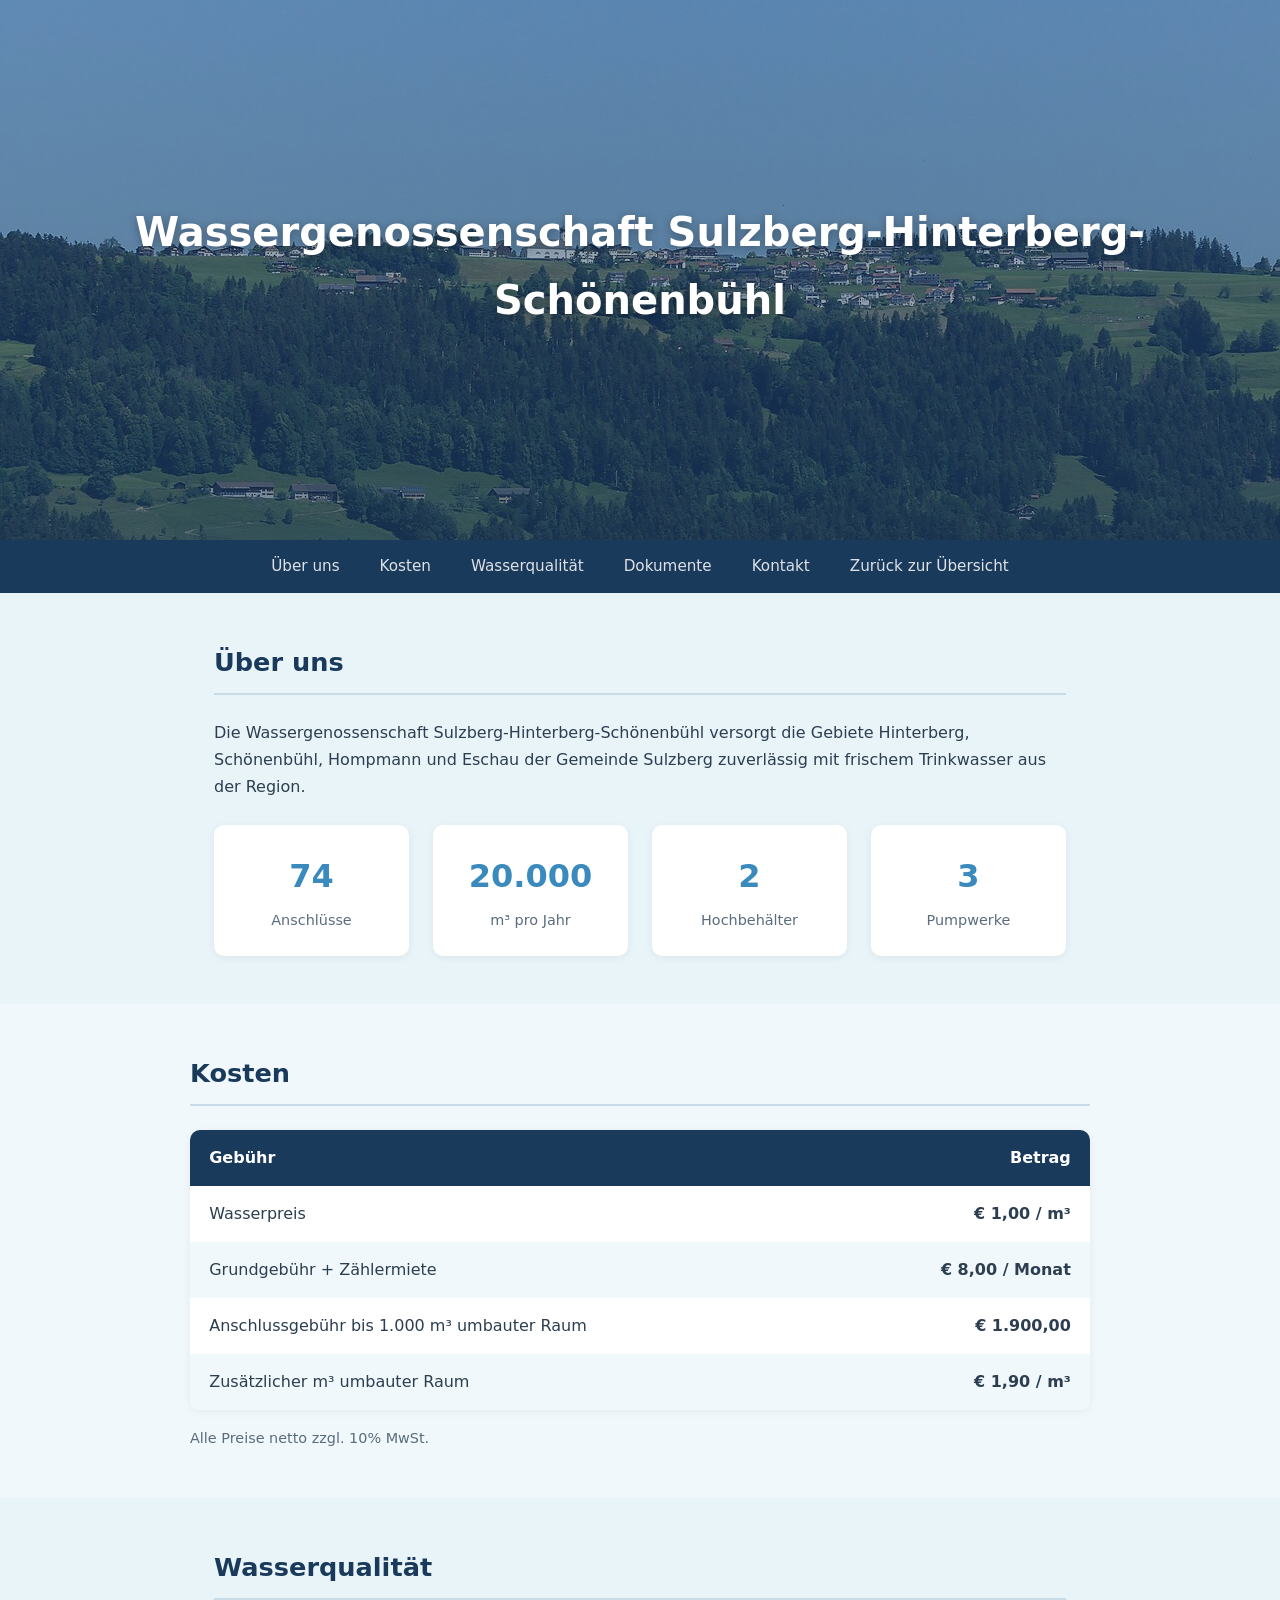
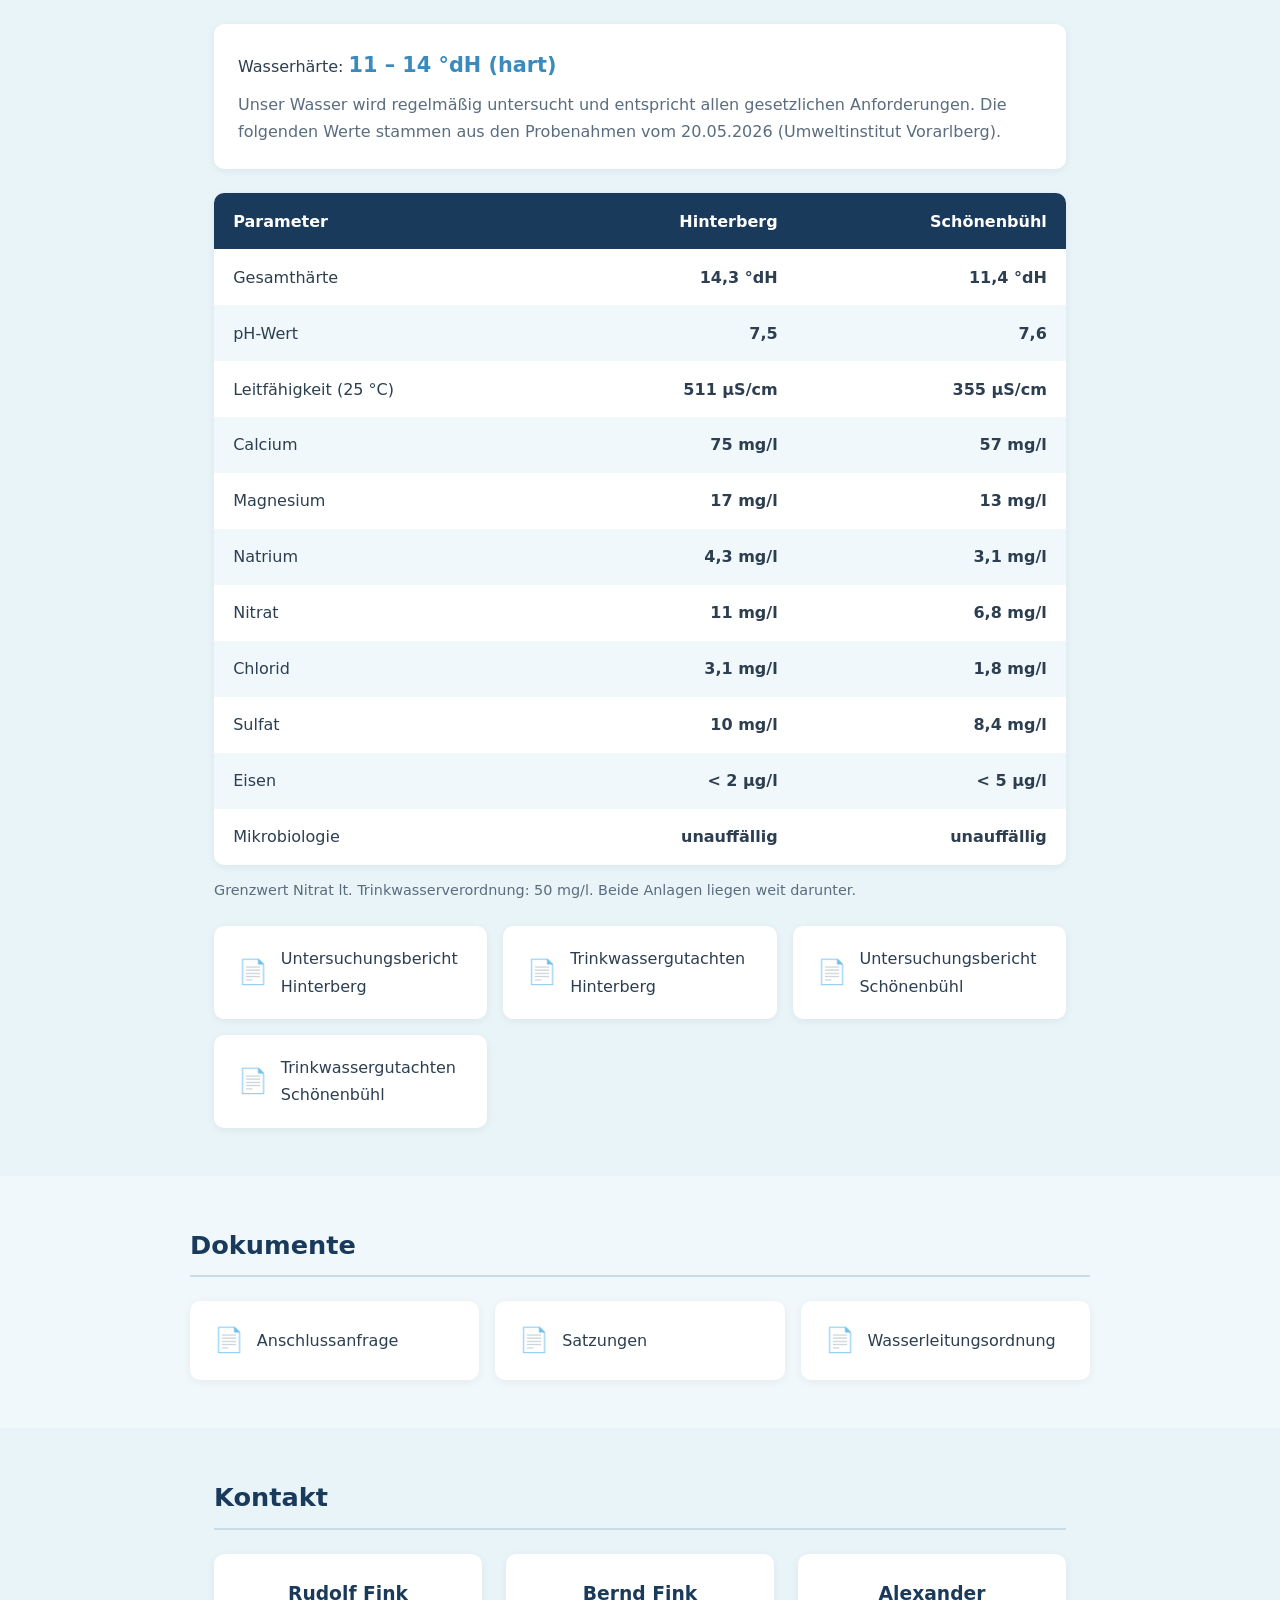
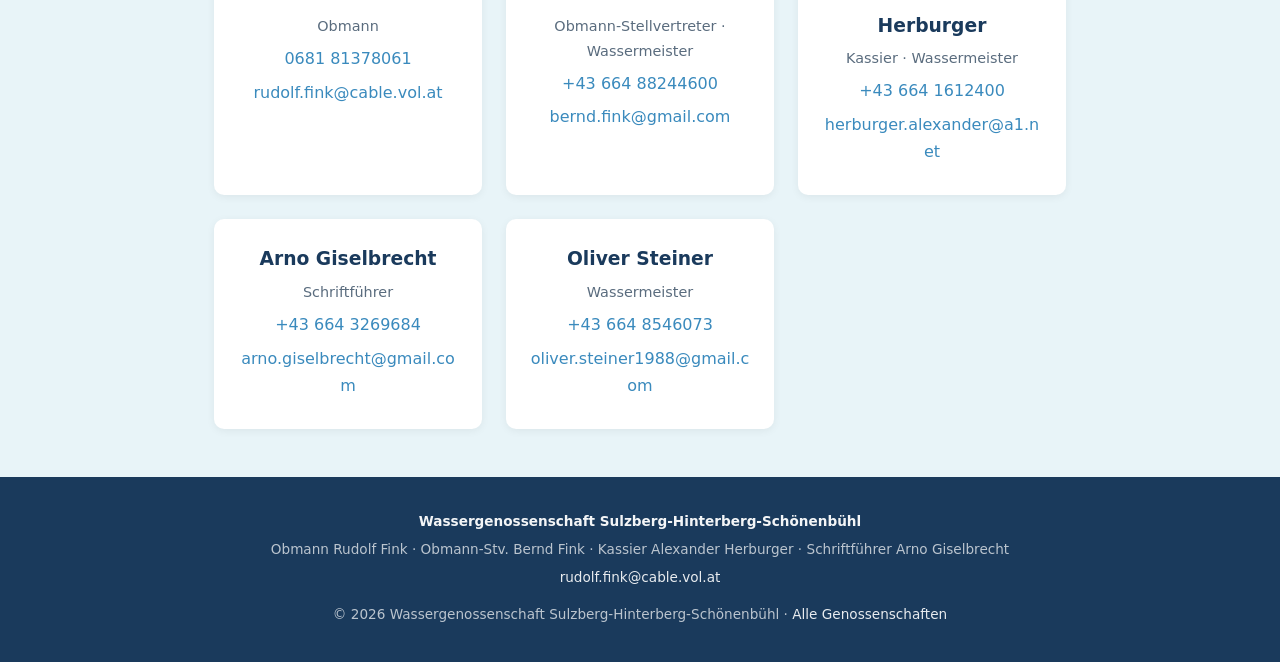
==== hinterberg/index.html @ 982c932c "Seite fuer WG Sulzberg-Hinterberg-Schoenenbuehl Neue Seite hinterberg/index.html nach dem Muster der" ====
<!DOCTYPE html>
<html lang="de">
<head>
  <meta charset="UTF-8">
  <meta name="viewport" content="width=device-width, initial-scale=1.0">
  <title>Wassergenossenschaft Sulzberg-Hinterberg-Schönenbühl</title>
  <link rel="stylesheet" href="../assets/style.css">
</head>
<body>

  <!-- Hero -->
  <!-- ponytail: kein eigenes Foto in assets/hinterberg, daher das vorhandene Sulzberg-Bild -->
  <div class="hero">
    <img src="../assets/Sonnenseite/1280px-Sulzberg_von_Süden-628580133.jpg" alt="Sulzberg von Süden">
    <div class="hero-overlay">
      <h1>Wassergenossenschaft Sulzberg-Hinterberg-Schönenbühl</h1>
    </div>
  </div>

  <!-- Navigation -->
  <nav>
    <ul>
      <li><a href="#ueber-uns">Über uns</a></li>
      <li><a href="#kosten">Kosten</a></li>
      <li><a href="#wasserqualitaet">Wasserqualität</a></li>
      <li><a href="#dokumente">Dokumente</a></li>
      <li><a href="#kontakt">Kontakt</a></li>
      <li><a href="../">Zurück zur Übersicht</a></li>
    </ul>
  </nav>

  <!-- Über uns -->
  <section class="section" id="ueber-uns">
    <h2>Über uns</h2>
    <p>
      Die Wassergenossenschaft Sulzberg-Hinterberg-Schönenbühl versorgt die Gebiete
      Hinterberg, Schönenbühl, Hompmann und Eschau der Gemeinde Sulzberg
      zuverlässig mit frischem Trinkwasser aus der Region.
    </p>
    <div class="stats">
      <div class="stat-card">
        <span class="number">74</span>
        <span class="label">Anschlüsse</span>
      </div>
      <div class="stat-card">
        <span class="number">20.000</span>
        <span class="label">m³ pro Jahr</span>
      </div>
      <div class="stat-card">
        <span class="number">2</span>
        <span class="label">Hochbehälter</span>
      </div>
      <div class="stat-card">
        <span class="number">3</span>
        <span class="label">Pumpwerke</span>
      </div>
    </div>
  </section>

  <!-- Kosten -->
  <section class="section" id="kosten">
    <div class="section-inner">
      <h2>Kosten</h2>
      <table class="fee-table">
        <thead>
          <tr>
            <th>Gebühr</th>
            <th>Betrag</th>
          </tr>
        </thead>
        <tbody>
          <tr>
            <td>Wasserpreis</td>
            <td>&euro; 1,00 / m³</td>
          </tr>
          <tr>
            <td>Grundgebühr + Zählermiete</td>
            <td>&euro; 8,00 / Monat</td>
          </tr>
          <tr>
            <td>Anschlussgebühr bis 1.000 m³ umbauter Raum</td>
            <td>&euro; 1.900,00</td>
          </tr>
          <tr>
            <td>Zusätzlicher m³ umbauter Raum</td>
            <td>&euro; 1,90 / m³</td>
          </tr>
        </tbody>
      </table>
      <p style="margin-top: 1rem; color: var(--color-text-light); font-size: 0.9rem;">
        Alle Preise netto zzgl. 10% MwSt.
      </p>
    </div>
  </section>

  <!-- Wasserqualität -->
  <section class="section" id="wasserqualitaet">
    <h2>Wasserqualität</h2>
    <div class="water-quality-info">
      <p>Wasserhärte: <span class="hardness">11 – 14 °dH (hart)</span></p>
      <p style="margin-top: 0.5rem; color: var(--color-text-light);">
        Unser Wasser wird regelmäßig untersucht und entspricht allen gesetzlichen Anforderungen.
        Die folgenden Werte stammen aus den Probenahmen vom 20.05.2026 (Umweltinstitut Vorarlberg).
      </p>
    </div>

    <table class="fee-table">
      <thead>
        <tr>
          <th>Parameter</th>
          <th>Hinterberg</th>
          <th>Schönenbühl</th>
        </tr>
      </thead>
      <tbody>
        <tr><td>Gesamthärte</td><td>14,3 °dH</td><td>11,4 °dH</td></tr>
        <tr><td>pH-Wert</td><td>7,5</td><td>7,6</td></tr>
        <tr><td>Leitfähigkeit (25 °C)</td><td>511 µS/cm</td><td>355 µS/cm</td></tr>
        <tr><td>Calcium</td><td>75 mg/l</td><td>57 mg/l</td></tr>
        <tr><td>Magnesium</td><td>17 mg/l</td><td>13 mg/l</td></tr>
        <tr><td>Natrium</td><td>4,3 mg/l</td><td>3,1 mg/l</td></tr>
        <tr><td>Nitrat</td><td>11 mg/l</td><td>6,8 mg/l</td></tr>
        <tr><td>Chlorid</td><td>3,1 mg/l</td><td>1,8 mg/l</td></tr>
        <tr><td>Sulfat</td><td>10 mg/l</td><td>8,4 mg/l</td></tr>
        <tr><td>Eisen</td><td>&lt; 2 µg/l</td><td>&lt; 5 µg/l</td></tr>
        <tr><td>Mikrobiologie</td><td>unauffällig</td><td>unauffällig</td></tr>
      </tbody>
    </table>
    <p style="margin-top: 0.8rem; color: var(--color-text-light); font-size: 0.9rem;">
      Grenzwert Nitrat lt. Trinkwasserverordnung: 50 mg/l. Beide Anlagen liegen weit darunter.
    </p>

    <div class="doc-list" style="margin-top: 1.5rem;">
      <a href="../assets/hinterberg/Prüfbericht Hinterberg mit Netzprobe.pdf" target="_blank" class="doc-link">
        <span class="doc-icon">&#128196;</span>
        <span>Untersuchungsbericht Hinterberg</span>
      </a>
      <a href="../assets/hinterberg/Beurteilung Hinterberg.pdf" target="_blank" class="doc-link">
        <span class="doc-icon">&#128196;</span>
        <span>Trinkwassergutachten Hinterberg</span>
      </a>
      <a href="../assets/hinterberg/Prüfbericht Schönenbühl mit Netzprobe.pdf" target="_blank" class="doc-link">
        <span class="doc-icon">&#128196;</span>
        <span>Untersuchungsbericht Schönenbühl</span>
      </a>
      <a href="../assets/hinterberg/Beurteilung Schönenbühl.pdf" target="_blank" class="doc-link">
        <span class="doc-icon">&#128196;</span>
        <span>Trinkwassergutachten Schönenbühl</span>
      </a>
    </div>
  </section>

  <!-- Dokumente -->
  <section class="section" id="dokumente">
    <div class="section-inner">
      <h2>Dokumente</h2>
      <div class="doc-list">
        <a href="../assets/Anschlussanfrage.pdf" target="_blank" class="doc-link">
          <span class="doc-icon">&#128196;</span>
          <span>Anschlussanfrage</span>
        </a>
        <a href="../assets/Satzungen.pdf" target="_blank" class="doc-link">
          <span class="doc-icon">&#128196;</span>
          <span>Satzungen</span>
        </a>
        <a href="../assets/hinterberg/Wasserleitungsordnung WG Sulzberg Hinterberg-Schönenbühl 2020-06-24.docx" class="doc-link">
          <span class="doc-icon">&#128196;</span>
          <span>Wasserleitungsordnung</span>
        </a>
      </div>
    </div>
  </section>

  <!-- Kontakt -->
  <section class="section" id="kontakt">
    <div class="section-inner">
      <h2>Kontakt</h2>
      <div class="contact-cards">
        <div class="contact-card">
          <h3>Rudolf Fink</h3>
          <p class="role">Obmann</p>
          <p><a data-tel="MDY4MSA4MTM3ODA2MQ==">Nummer sichtbar mit JavaScript</a></p>
          <p><a data-mail="cnVkb2xmLmZpbmtAY2FibGUudm9sLmF0">Adresse sichtbar mit JavaScript</a></p>
        </div>
        <div class="contact-card">
          <h3>Bernd Fink</h3>
          <p class="role">Obmann-Stellvertreter &middot; Wassermeister</p>
          <p><a data-tel="KzQzIDY2NCA4ODI0NDYwMA==">Nummer sichtbar mit JavaScript</a></p>
          <p><a data-mail="YmVybmQuZmlua0BnbWFpbC5jb20=">Adresse sichtbar mit JavaScript</a></p>
        </div>
        <div class="contact-card">
          <h3>Alexander Herburger</h3>
          <p class="role">Kassier &middot; Wassermeister</p>
          <p><a data-tel="KzQzIDY2NCAxNjEyNDAw">Nummer sichtbar mit JavaScript</a></p>
          <p><a data-mail="aGVyYnVyZ2VyLmFsZXhhbmRlckBhMS5uZXQ=">Adresse sichtbar mit JavaScript</a></p>
        </div>
        <div class="contact-card">
          <h3>Arno Giselbrecht</h3>
          <p class="role">Schriftführer</p>
          <p><a data-tel="KzQzIDY2NCAzMjY5Njg0">Nummer sichtbar mit JavaScript</a></p>
          <p><a data-mail="YXJuby5naXNlbGJyZWNodEBnbWFpbC5jb20=">Adresse sichtbar mit JavaScript</a></p>
        </div>
        <div class="contact-card">
          <h3>Oliver Steiner</h3>
          <p class="role">Wassermeister</p>
          <p><a data-tel="KzQzIDY2NCA4NTQ2MDcz">Nummer sichtbar mit JavaScript</a></p>
          <p><a data-mail="b2xpdmVyLnN0ZWluZXIxOTg4QGdtYWlsLmNvbQ==">Adresse sichtbar mit JavaScript</a></p>
        </div>
      </div>
    </div>
  </section>

  <footer>
    <div class="footer-content">
      <p><strong>Wassergenossenschaft Sulzberg-Hinterberg-Schönenbühl</strong></p>
      <p>Obmann Rudolf Fink &middot; Obmann-Stv. Bernd Fink &middot; Kassier Alexander Herburger &middot; Schriftführer Arno Giselbrecht</p>
      <p><a data-mail="cnVkb2xmLmZpbmtAY2FibGUudm9sLmF0">Adresse sichtbar mit JavaScript</a></p>
      <p style="margin-top: 0.8rem;">&copy; 2026 Wassergenossenschaft Sulzberg-Hinterberg-Schönenbühl &middot; <a href="../">Alle Genossenschaften</a></p>
    </div>
  </footer>

  <script src="../assets/contact.js" defer></script>
</body>
</html>
---- assets/style.css ----
/* === Shared Styles — Wassergenossenschaften Sulzberg === */

:root {
  --color-bg: #e8f4f8;
  --color-bg-light: #f0f8fb;
  --color-primary: #1a3a5c;
  --color-primary-light: #2a5a8c;
  --color-accent: #3a8abd;
  --color-text: #2c3e50;
  --color-text-light: #5a6c7e;
  --color-white: #ffffff;
  --color-border: #c8dce8;
  --font-main: 'Segoe UI', system-ui, -apple-system, sans-serif;
  --max-width: 900px;
}

* {
  margin: 0;
  padding: 0;
  box-sizing: border-box;
}

html {
  scroll-behavior: smooth;
}

body {
  font-family: var(--font-main);
  background: var(--color-bg);
  color: var(--color-text);
  line-height: 1.7;
}

/* === Landing Page === */

.landing-container {
  min-height: 100vh;
  display: flex;
  flex-direction: column;
  align-items: center;
}

.landing-header {
  text-align: center;
  padding: 3rem 1.5rem 1.5rem;
}

.landing-header h1 {
  font-size: 2rem;
  color: var(--color-primary);
  font-weight: 700;
  margin-bottom: 0.5rem;
}

.landing-header p {
  color: var(--color-text-light);
  font-size: 1.1rem;
}

.coop-grid {
  display: grid;
  grid-template-columns: repeat(2, 1fr);
  gap: 1.5rem;
  width: 100%;
  max-width: 700px;
  padding: 0 1.5rem 3rem;
}

.coop-card {
  background: var(--color-white);
  border-radius: 12px;
  padding: 2rem 1.5rem;
  text-align: center;
  box-shadow: 0 2px 12px rgba(0, 0, 0, 0.08);
  text-decoration: none;
  color: var(--color-text);
  transition: box-shadow 0.2s, transform 0.2s;
  border: 2px solid transparent;
  display: flex;
  flex-direction: column;
  align-items: center;
  justify-content: center;
}

.coop-card:not(.disabled):hover {
  box-shadow: 0 6px 24px rgba(0, 0, 0, 0.15);
  transform: translateY(-3px);
  border-color: var(--color-accent);
}

.coop-card.disabled {
  opacity: 0.55;
  cursor: default;
}

.coop-icon {
  font-size: 4rem;
  display: block;
  margin-bottom: 1rem;
}

.coop-logo {
  width: 340px;
  max-width: 100%;
  height: auto;
  object-fit: contain;
  margin-bottom: 1rem;
}

.coop-card h2 {
  font-size: 1.3rem;
  color: var(--color-primary);
  margin-bottom: 0.4rem;
}

.coop-status {
  font-size: 0.85rem;
  font-weight: 600;
  text-transform: uppercase;
  letter-spacing: 0.05em;
}

.coop-status.active {
  color: #2e7d32;
}

.coop-status.inactive {
  color: #90a4ae;
}

/* === Genossenschafts-Seite === */

.hero {
  position: relative;
  width: 100%;
  height: 60vh;
  min-height: 350px;
  overflow: hidden;
}

.hero img {
  width: 100%;
  height: 100%;
  object-fit: cover;
  object-position: center;
}

.hero-overlay {
  position: absolute;
  inset: 0;
  background: linear-gradient(to bottom, rgba(26, 58, 92, 0.3), rgba(26, 58, 92, 0.6));
  display: flex;
  flex-direction: column;
  align-items: center;
  justify-content: center;
  text-align: center;
  padding: 2rem;
}

.hero-overlay h1 {
  color: var(--color-white);
  font-size: 2.5rem;
  font-weight: 700;
  text-shadow: 0 2px 8px rgba(0, 0, 0, 0.3);
  margin-bottom: 0.5rem;
}

.hero-overlay p {
  color: rgba(255, 255, 255, 0.9);
  font-size: 1.2rem;
  text-shadow: 0 1px 4px rgba(0, 0, 0, 0.3);
}

/* Navigation */
nav {
  background: var(--color-primary);
  position: sticky;
  top: 0;
  z-index: 100;
}

nav ul {
  list-style: none;
  display: flex;
  justify-content: center;
  gap: 0.5rem;
  padding: 0.8rem 1rem;
  max-width: var(--max-width);
  margin: 0 auto;
  flex-wrap: wrap;
}

nav a {
  color: rgba(255, 255, 255, 0.85);
  text-decoration: none;
  padding: 0.4rem 1rem;
  border-radius: 4px;
  font-size: 0.95rem;
  transition: background 0.2s, color 0.2s;
}

nav a:hover {
  background: rgba(255, 255, 255, 0.15);
  color: var(--color-white);
}

/* Sections */
.section {
  max-width: var(--max-width);
  margin: 0 auto;
  padding: 3rem 1.5rem;
}

.section:nth-child(even) {
  background: var(--color-bg-light);
  max-width: 100%;
}

.section:nth-child(even) .section-inner {
  max-width: var(--max-width);
  margin: 0 auto;
}

.section h2 {
  color: var(--color-primary);
  font-size: 1.6rem;
  margin-bottom: 1.5rem;
  padding-bottom: 0.5rem;
  border-bottom: 2px solid var(--color-border);
}

/* Kennzahlen */
.stats {
  display: grid;
  grid-template-columns: repeat(auto-fit, minmax(180px, 1fr));
  gap: 1.5rem;
  margin-top: 1.5rem;
}

.stat-card {
  background: var(--color-white);
  border-radius: 10px;
  padding: 1.5rem;
  text-align: center;
  box-shadow: 0 2px 8px rgba(0, 0, 0, 0.06);
}

.stat-card .number {
  font-size: 2rem;
  font-weight: 700;
  color: var(--color-accent);
  display: block;
}

.stat-card .label {
  font-size: 0.9rem;
  color: var(--color-text-light);
  margin-top: 0.3rem;
  display: block;
}

/* Gebührentabelle */
.fee-table {
  width: 100%;
  border-collapse: collapse;
  background: var(--color-white);
  border-radius: 10px;
  overflow: hidden;
  box-shadow: 0 2px 8px rgba(0, 0, 0, 0.06);
}

.fee-table th,
.fee-table td {
  padding: 0.9rem 1.2rem;
  text-align: left;
}

.fee-table thead {
  background: var(--color-primary);
  color: var(--color-white);
}

.fee-table tbody tr:nth-child(even) {
  background: var(--color-bg-light);
}

/* Wertespalten rechtsbündig, Header inklusive */
.fee-table th:not(:first-child),
.fee-table td:not(:first-child) {
  text-align: right;
}

.fee-table td:not(:first-child) {
  font-weight: 600;
}

/* Wasserqualität */
.water-quality-info {
  background: var(--color-white);
  border-radius: 10px;
  padding: 1.5rem;
  box-shadow: 0 2px 8px rgba(0, 0, 0, 0.06);
  margin-bottom: 1.5rem;
}

.water-quality-info .hardness {
  font-size: 1.3rem;
  color: var(--color-accent);
  font-weight: 600;
}

.pdf-embed {
  width: 100%;
  height: 600px;
  border: none;
  border-radius: 10px;
  box-shadow: 0 2px 8px rgba(0, 0, 0, 0.06);
}

/* Dokumente */
.doc-list {
  display: grid;
  grid-template-columns: repeat(auto-fit, minmax(220px, 1fr));
  gap: 1rem;
}

.doc-link {
  display: flex;
  align-items: center;
  gap: 0.8rem;
  background: var(--color-white);
  border-radius: 10px;
  padding: 1.2rem 1.5rem;
  box-shadow: 0 2px 8px rgba(0, 0, 0, 0.06);
  text-decoration: none;
  color: var(--color-text);
  transition: box-shadow 0.2s, transform 0.2s;
}

.doc-link:hover {
  box-shadow: 0 4px 16px rgba(0, 0, 0, 0.12);
  transform: translateY(-2px);
}

.doc-icon {
  font-size: 1.5rem;
}

/* Kontakt */
.contact-cards {
  display: grid;
  grid-template-columns: repeat(auto-fit, minmax(200px, 1fr));
  gap: 1.5rem;
}

.contact-card {
  background: var(--color-white);
  border-radius: 10px;
  padding: 1.5rem;
  box-shadow: 0 2px 8px rgba(0, 0, 0, 0.06);
  text-align: center;
}

.contact-card h3 {
  color: var(--color-primary);
  margin-bottom: 0.3rem;
}

.contact-card .role {
  color: var(--color-text-light);
  font-size: 0.9rem;
}

.contact-card p {
  margin-bottom: 0.4rem;
}

.contact-card a {
  color: var(--color-accent);
  text-decoration: none;
  /* lange E-Mail-Adressen sprengen sonst die schmalen Karten */
  overflow-wrap: anywhere;
}

.contact-card a:hover {
  text-decoration: underline;
}

/* Footer */
footer {
  background: var(--color-primary);
  color: rgba(255, 255, 255, 0.7);
  text-align: center;
  padding: 2rem 1.5rem;
  font-size: 0.85rem;
  line-height: 1.8;
}

.footer-content p {
  margin-bottom: 0.2rem;
}

footer strong {
  color: rgba(255, 255, 255, 0.95);
}

footer a {
  color: rgba(255, 255, 255, 0.9);
  text-decoration: none;
}

footer a:hover {
  text-decoration: underline;
}

/* Responsive */
@media (max-width: 600px) {
  .landing-header h1 {
    font-size: 1.5rem;
  }

  .coop-grid {
    grid-template-columns: 1fr;
    padding: 0 1rem 2rem;
  }

  .hero {
    height: 40vh;
  }

  .hero-overlay h1 {
    font-size: 1.8rem;
  }

  nav ul {
    gap: 0.25rem;
  }

  nav a {
    font-size: 0.85rem;
    padding: 0.3rem 0.7rem;
  }

  .section {
    padding: 2rem 1rem;
  }

  .stats {
    grid-template-columns: 1fr 1fr;
  }
}
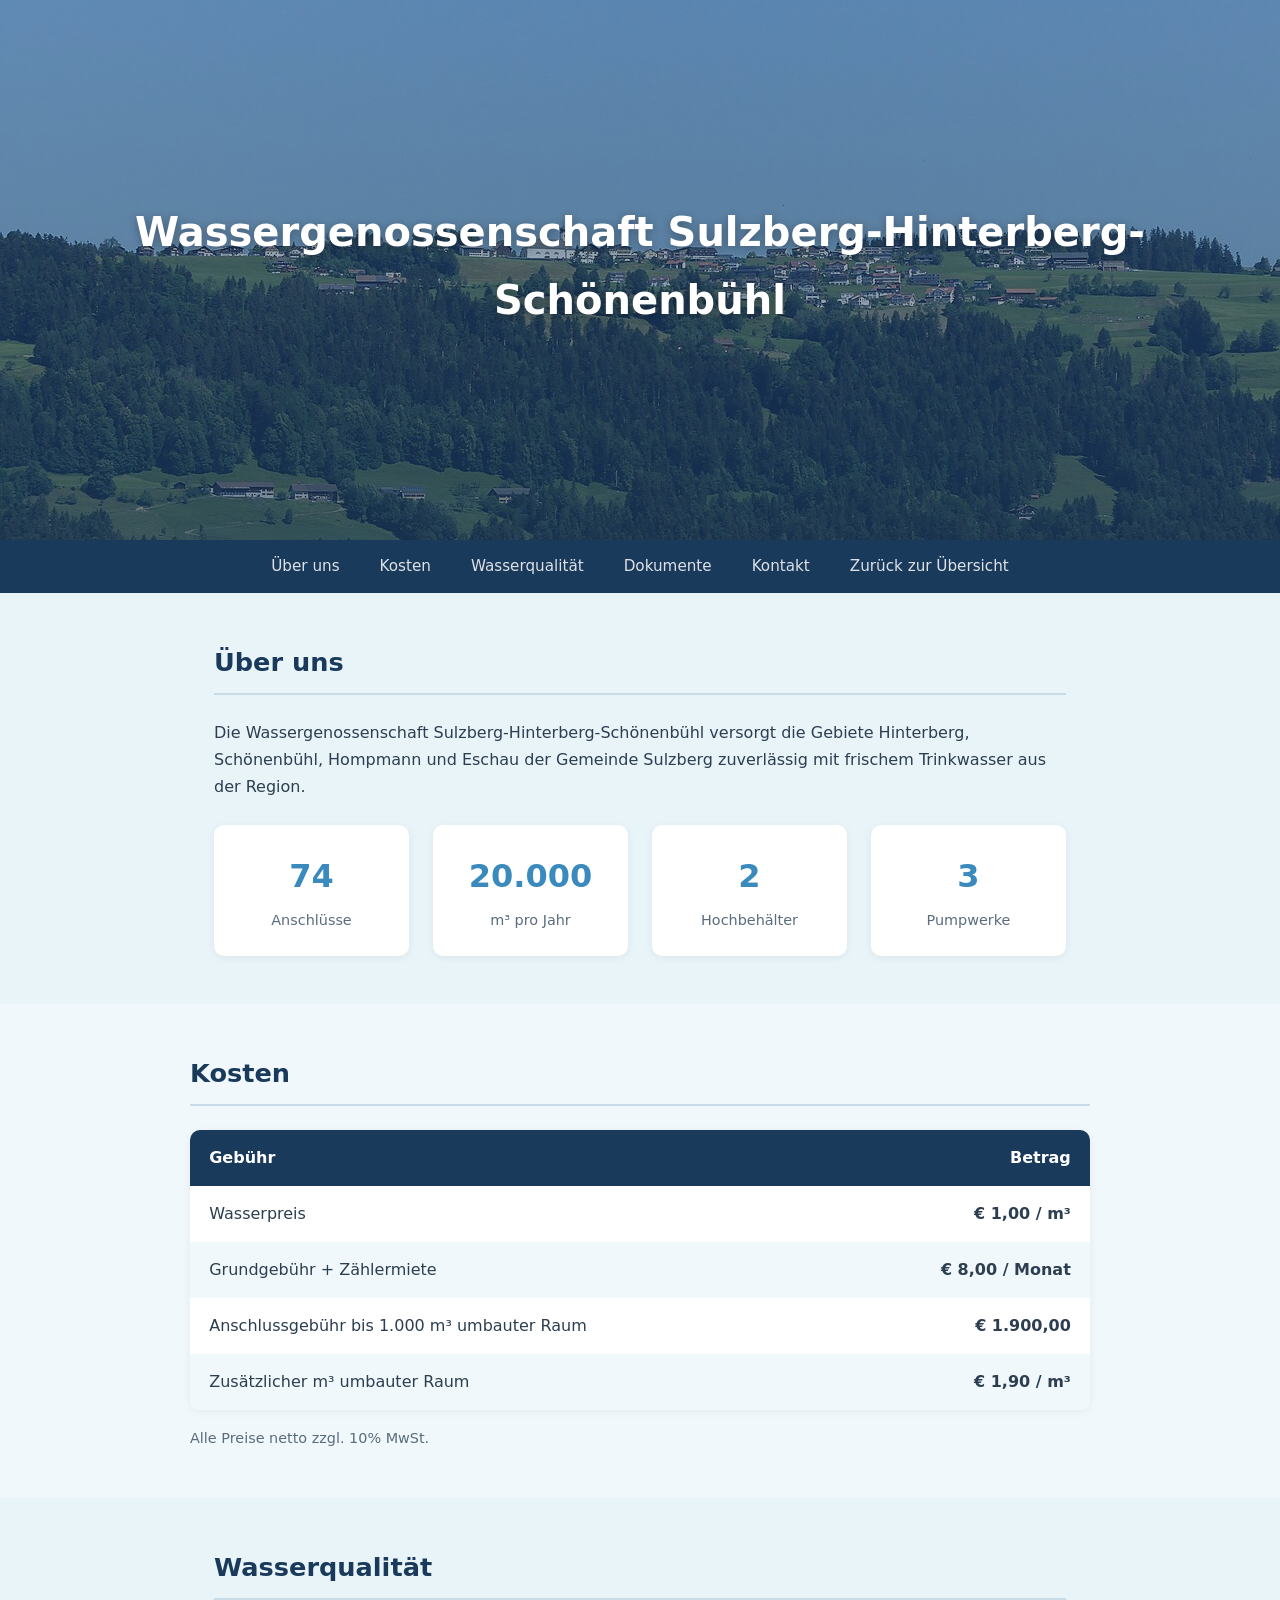
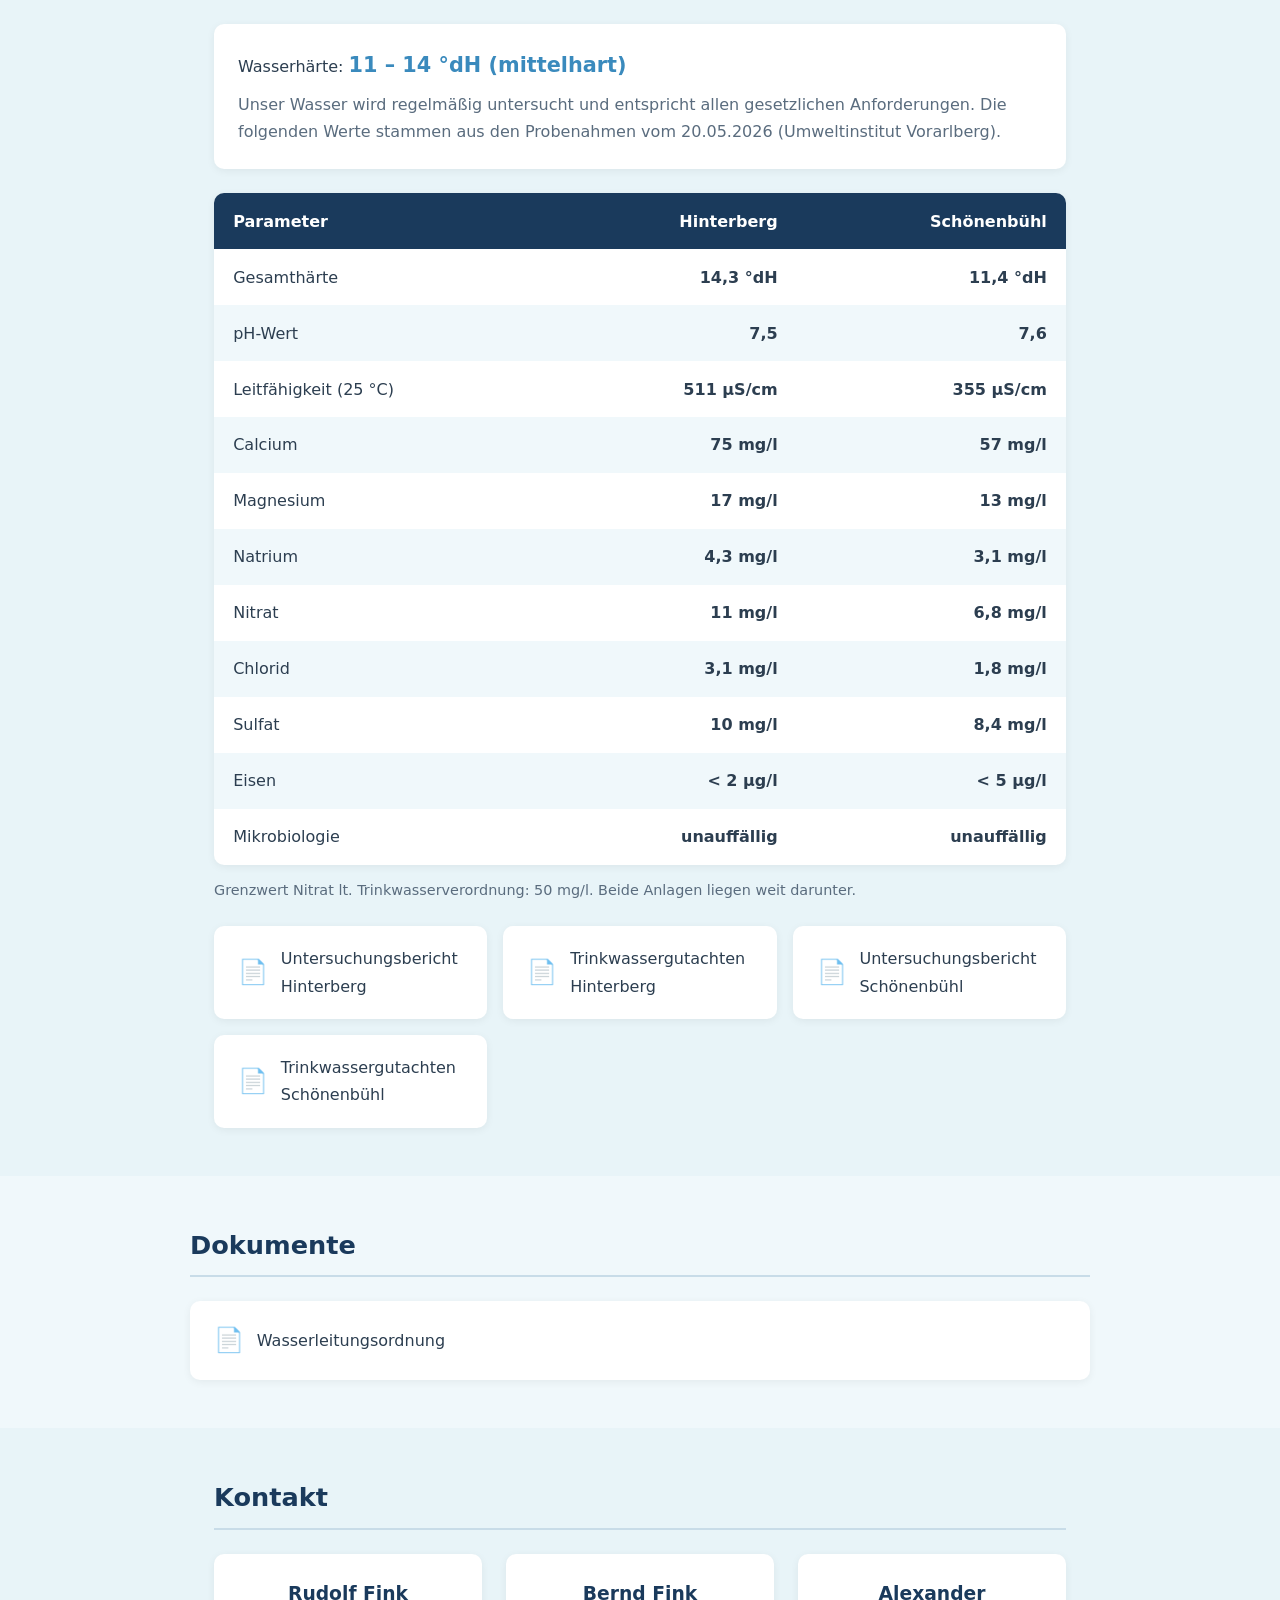
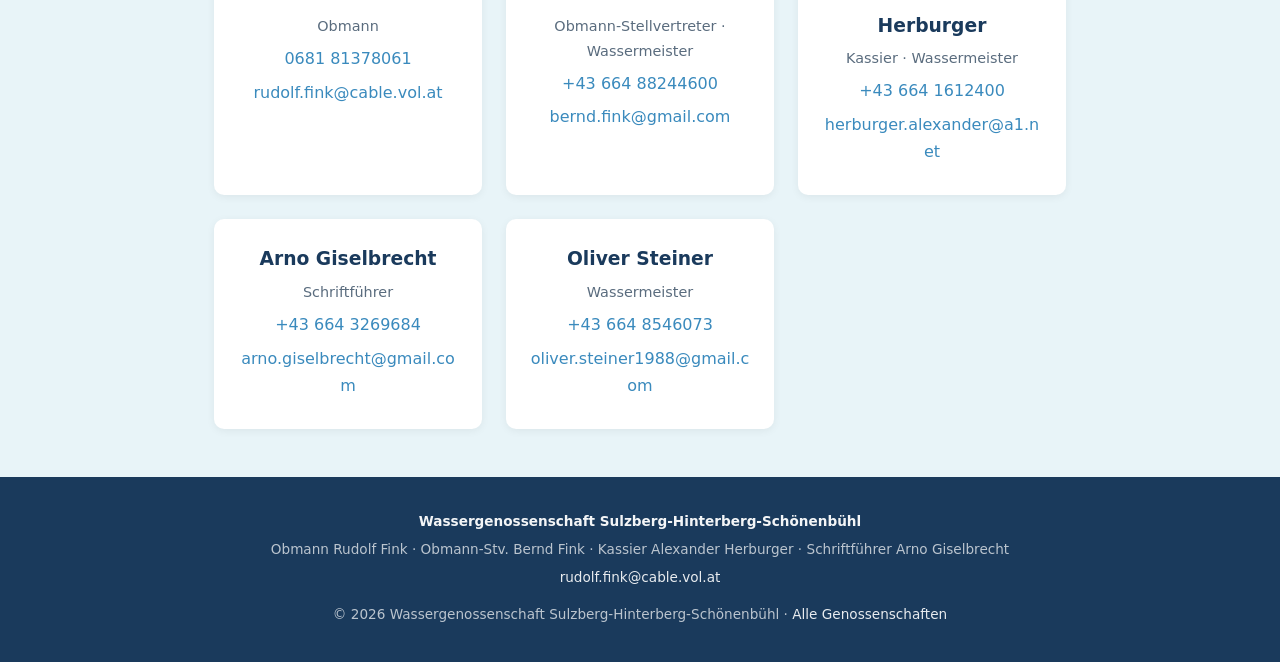
==== commit 0c71c716: "Wasserleitungsordnung als PDF, Kirchdorf-Dokumente entfernt Wasserhaerte als mittelhart ausgewiesen." ====
--- a/hinterberg/index.html
+++ b/hinterberg/index.html
@@ -97,7 +97,7 @@
   <section class="section" id="wasserqualitaet">
     <h2>Wasserqualität</h2>
     <div class="water-quality-info">
-      <p>Wasserhärte: <span class="hardness">11 – 14 °dH (hart)</span></p>
+      <p>Wasserhärte: <span class="hardness">11 – 14 °dH (mittelhart)</span></p>
       <p style="margin-top: 0.5rem; color: var(--color-text-light);">
         Unser Wasser wird regelmäßig untersucht und entspricht allen gesetzlichen Anforderungen.
         Die folgenden Werte stammen aus den Probenahmen vom 20.05.2026 (Umweltinstitut Vorarlberg).
@@ -155,15 +155,7 @@
     <div class="section-inner">
       <h2>Dokumente</h2>
       <div class="doc-list">
-        <a href="../assets/Anschlussanfrage.pdf" target="_blank" class="doc-link">
-          <span class="doc-icon">&#128196;</span>
-          <span>Anschlussanfrage</span>
-        </a>
-        <a href="../assets/Satzungen.pdf" target="_blank" class="doc-link">
-          <span class="doc-icon">&#128196;</span>
-          <span>Satzungen</span>
-        </a>
-        <a href="../assets/hinterberg/Wasserleitungsordnung WG Sulzberg Hinterberg-Schönenbühl 2020-06-24.docx" class="doc-link">
+        <a href="../assets/hinterberg/Wasserleitungsordnung WG Sulzberg Hinterberg-Schönenbühl 2020-06-24.pdf" target="_blank" class="doc-link">
           <span class="doc-icon">&#128196;</span>
           <span>Wasserleitungsordnung</span>
         </a>
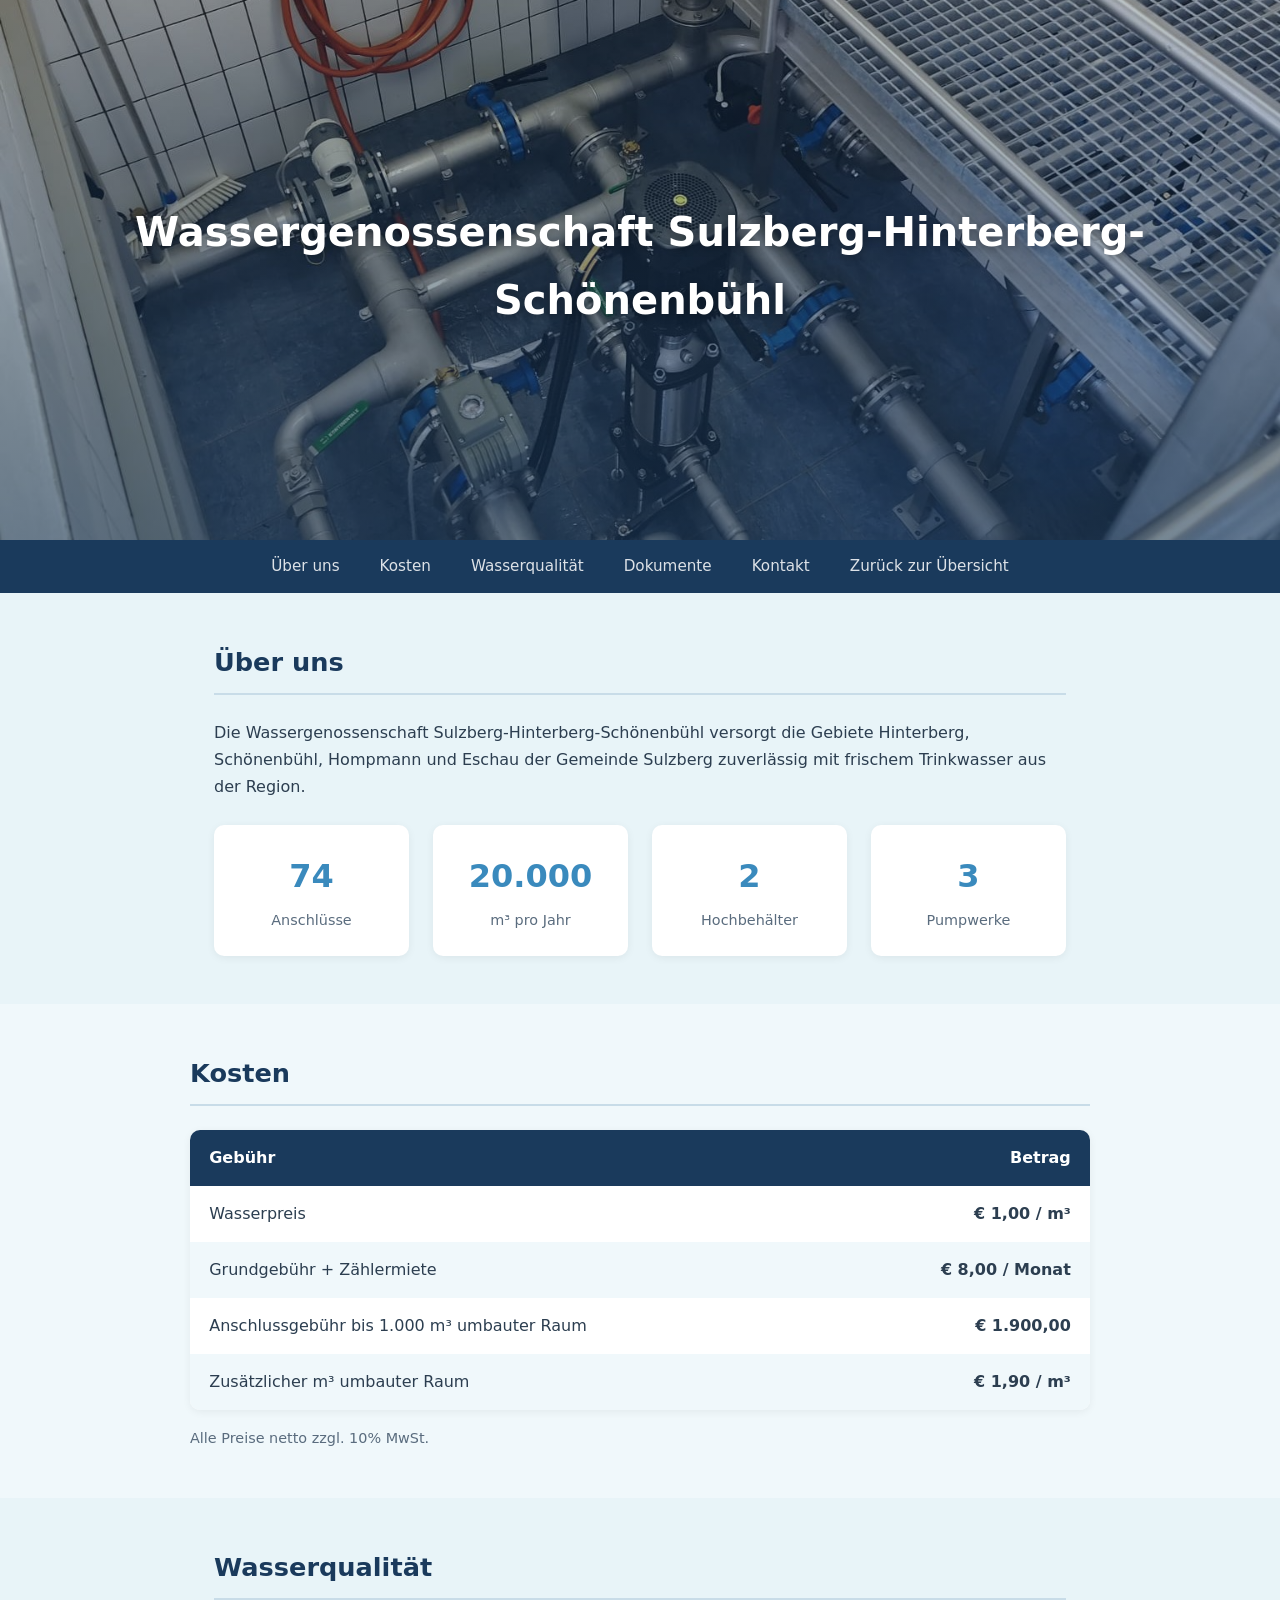
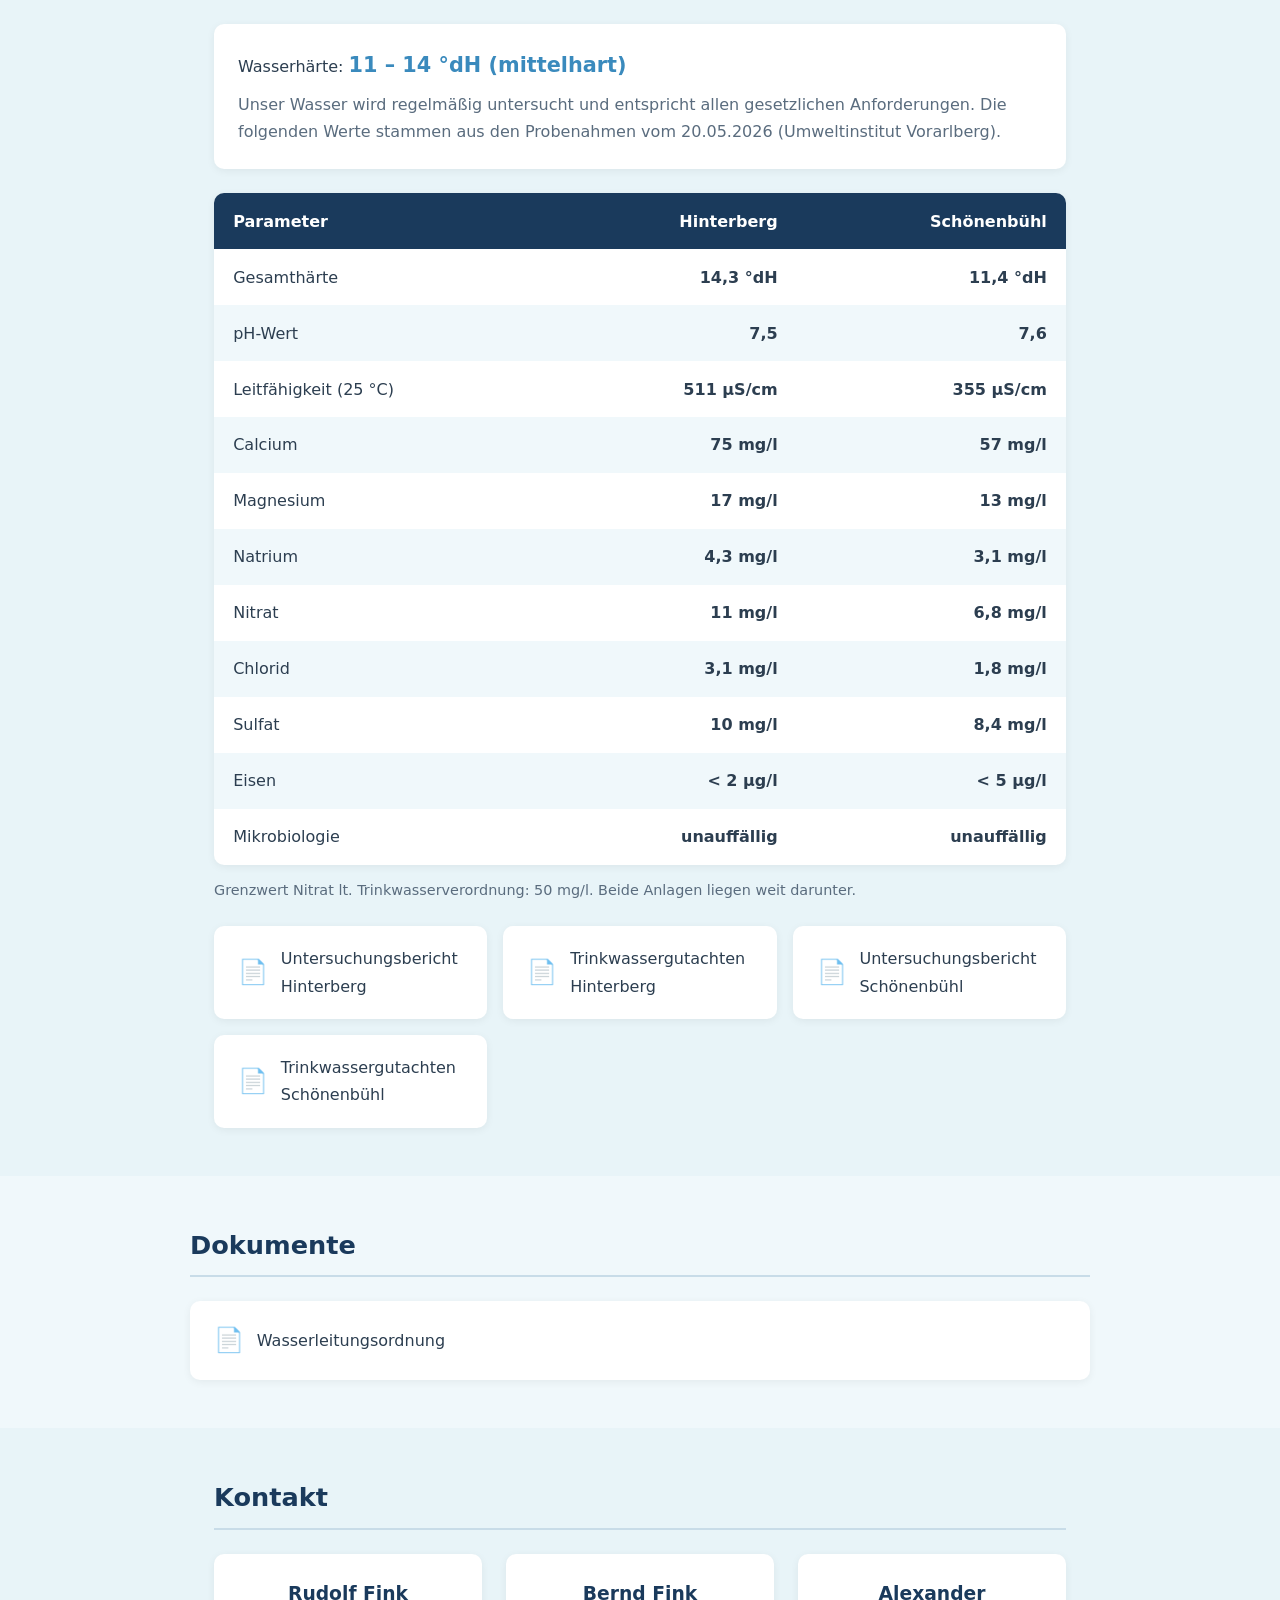
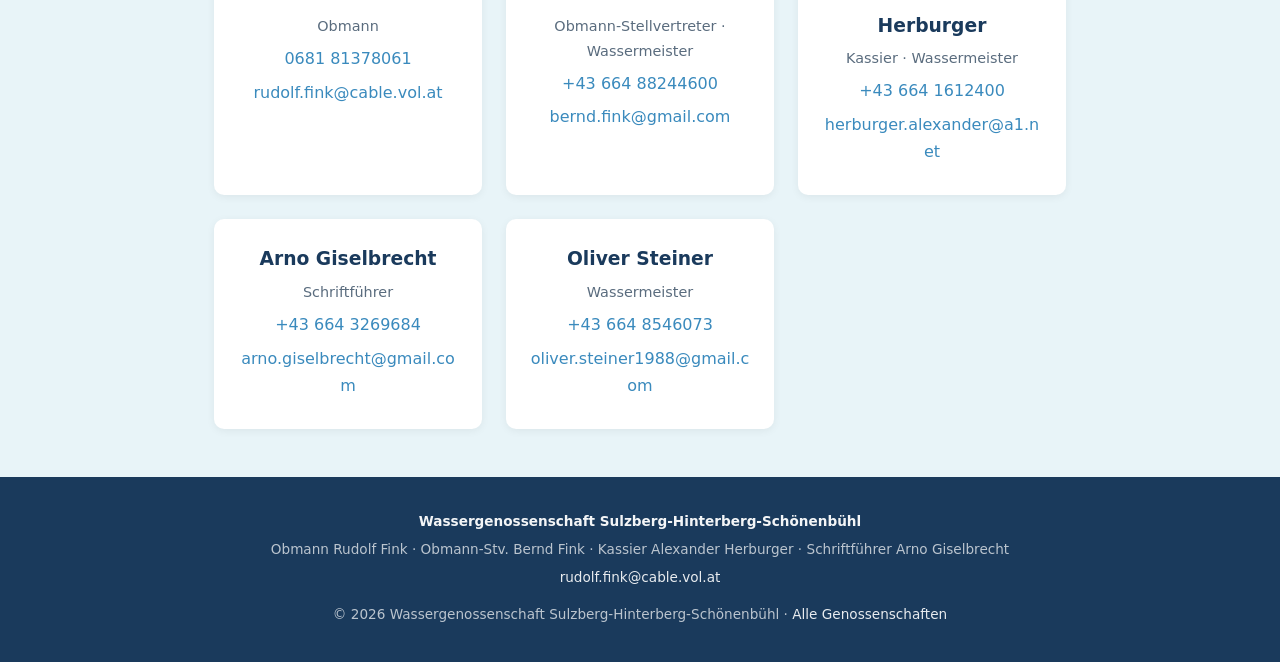
==== commit 21ea8339: "@ Hinterberg: Pumpwerk-Foto als Hero-Bild Co-Authored-By: Claude Opus 5 <noreply@anthropic.com> @" ====
--- a/hinterberg/index.html
+++ b/hinterberg/index.html
@@ -9,9 +9,8 @@
 <body>
 
   <!-- Hero -->
-  <!-- ponytail: kein eigenes Foto in assets/hinterberg, daher das vorhandene Sulzberg-Bild -->
   <div class="hero">
-    <img src="../assets/Sonnenseite/1280px-Sulzberg_von_Süden-628580133.jpg" alt="Sulzberg von Süden">
+    <img src="../assets/hinterberg/Pumpwerk_Hinterberg_hero.jpg" alt="Pumpwerk Hinterberg">
     <div class="hero-overlay">
       <h1>Wassergenossenschaft Sulzberg-Hinterberg-Schönenbühl</h1>
     </div>
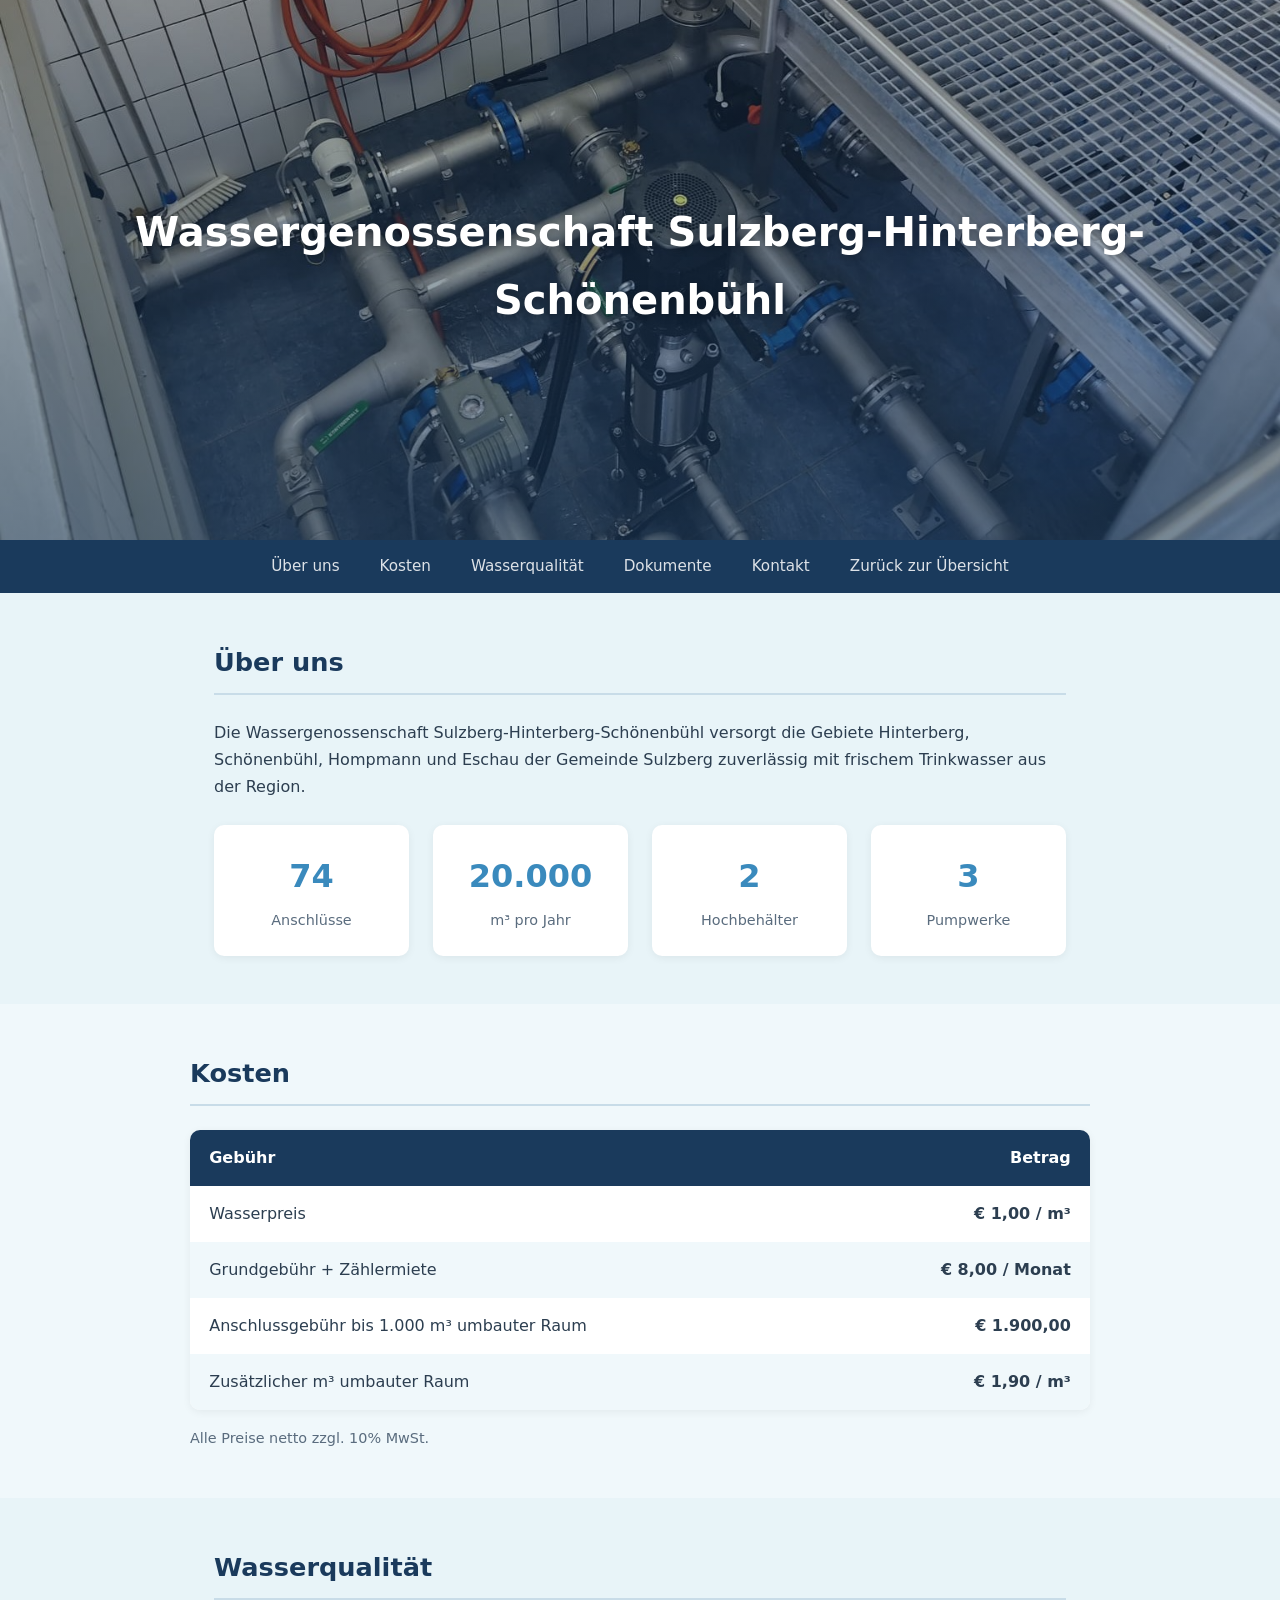
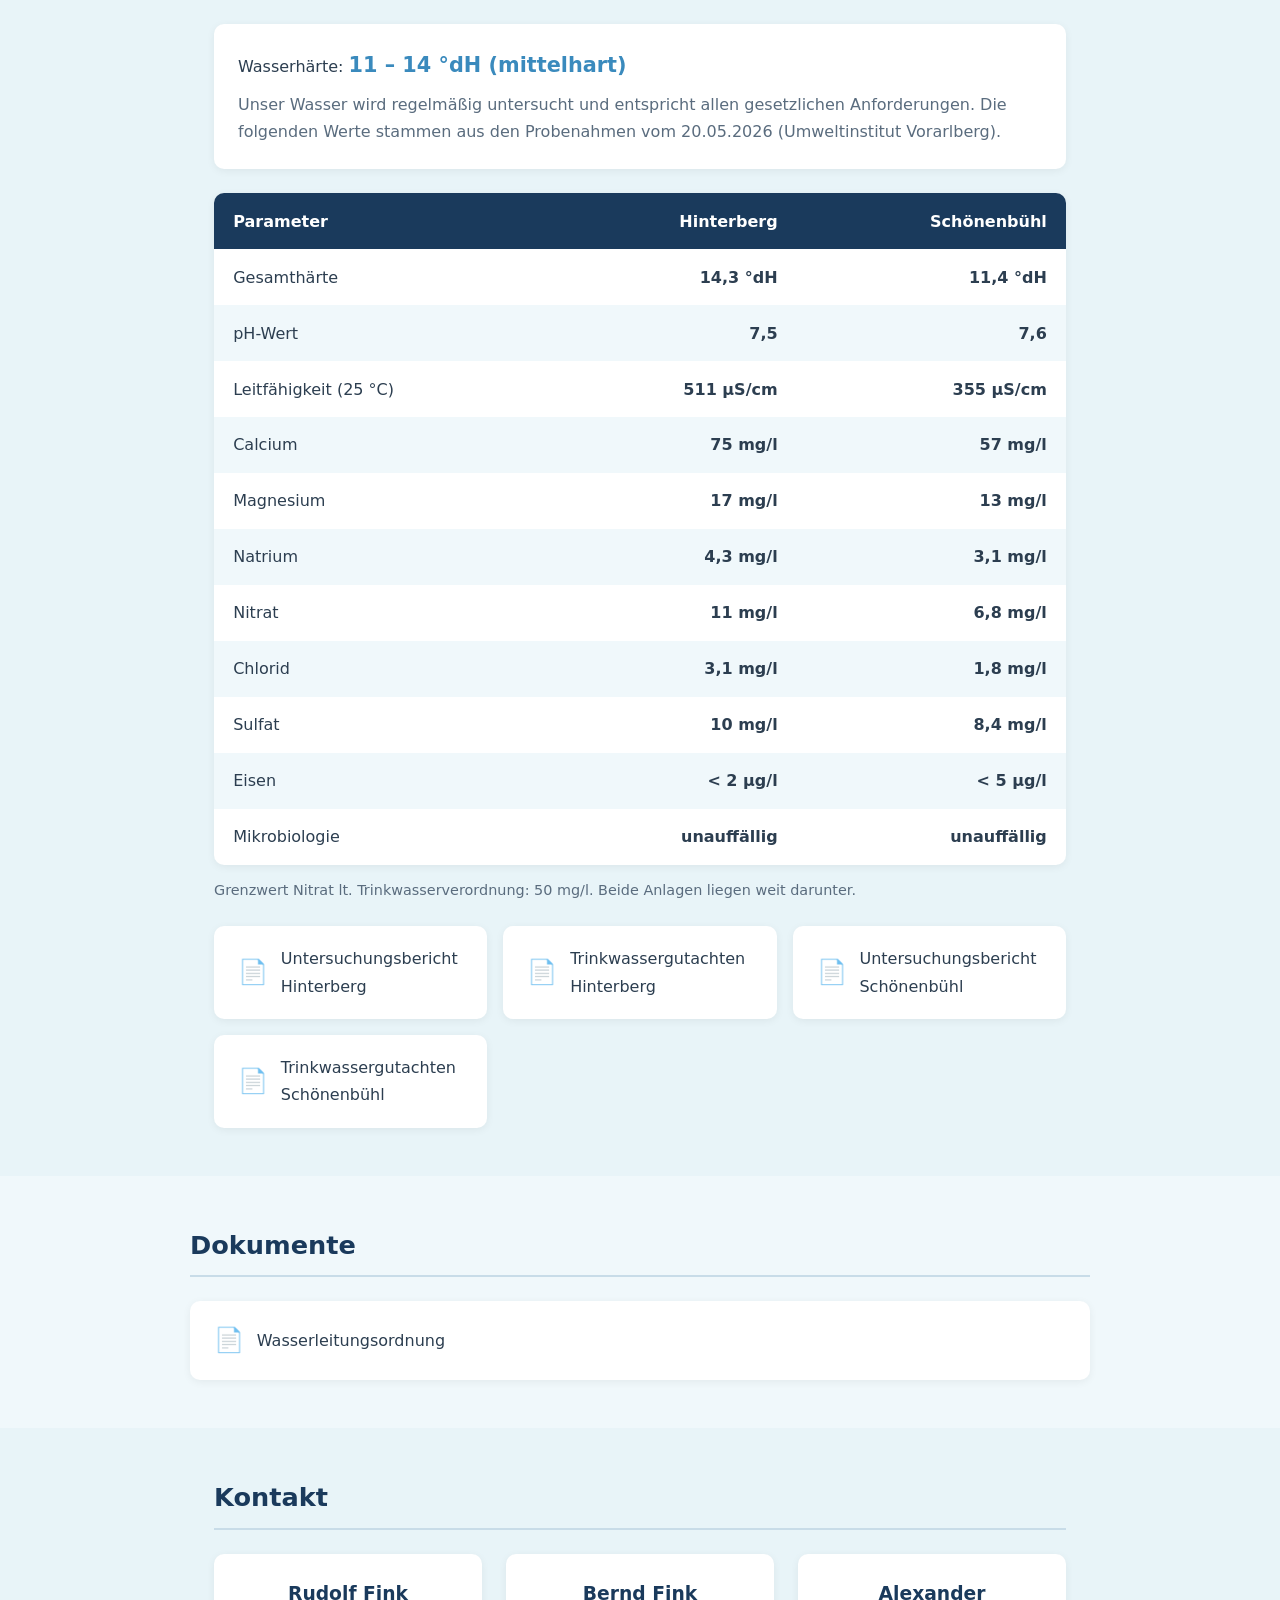
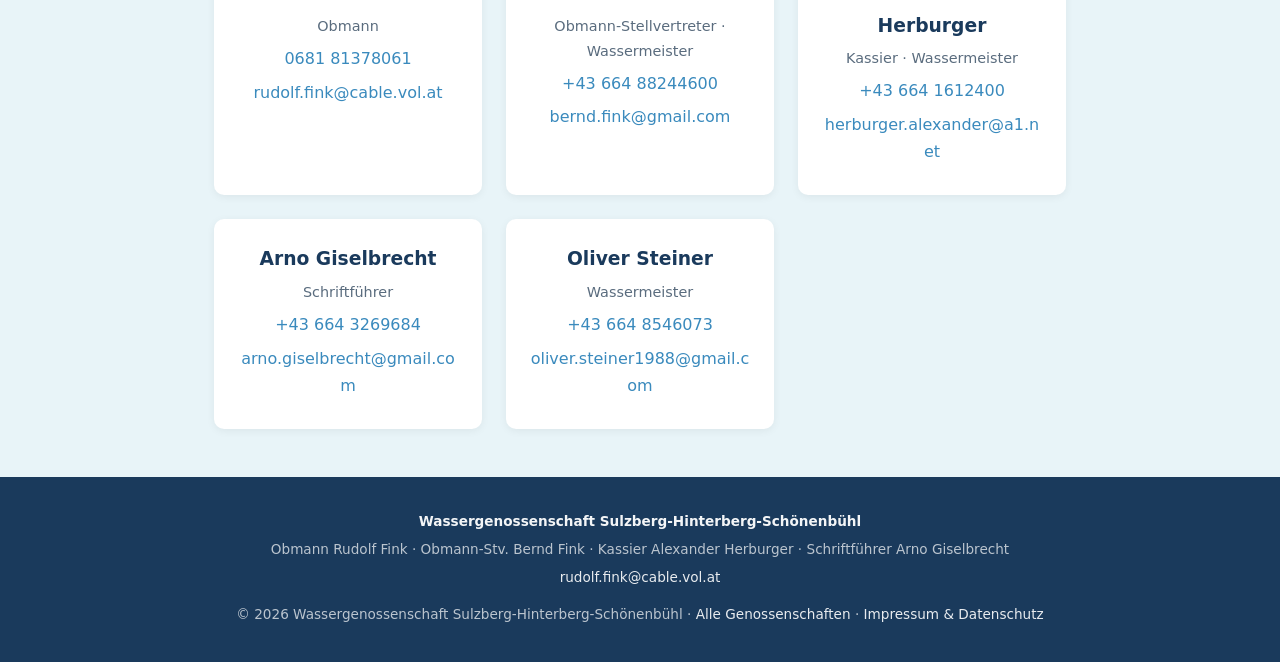
==== commit 412c532c: "Impressum und Datenschutzerklaerung Gemeinsame Seite fuer alle vier Genossenschaften, verlinkt aus a" ====
--- a/hinterberg/index.html
+++ b/hinterberg/index.html
@@ -206,7 +206,7 @@
       <p><strong>Wassergenossenschaft Sulzberg-Hinterberg-Schönenbühl</strong></p>
       <p>Obmann Rudolf Fink &middot; Obmann-Stv. Bernd Fink &middot; Kassier Alexander Herburger &middot; Schriftführer Arno Giselbrecht</p>
       <p><a data-mail="cnVkb2xmLmZpbmtAY2FibGUudm9sLmF0">Adresse sichtbar mit JavaScript</a></p>
-      <p style="margin-top: 0.8rem;">&copy; 2026 Wassergenossenschaft Sulzberg-Hinterberg-Schönenbühl &middot; <a href="../">Alle Genossenschaften</a></p>
+      <p style="margin-top: 0.8rem;">&copy; 2026 Wassergenossenschaft Sulzberg-Hinterberg-Schönenbühl &middot; <a href="../">Alle Genossenschaften</a> &middot; <a href="../impressum.html">Impressum &amp; Datenschutz</a></p>
     </div>
   </footer>
 
